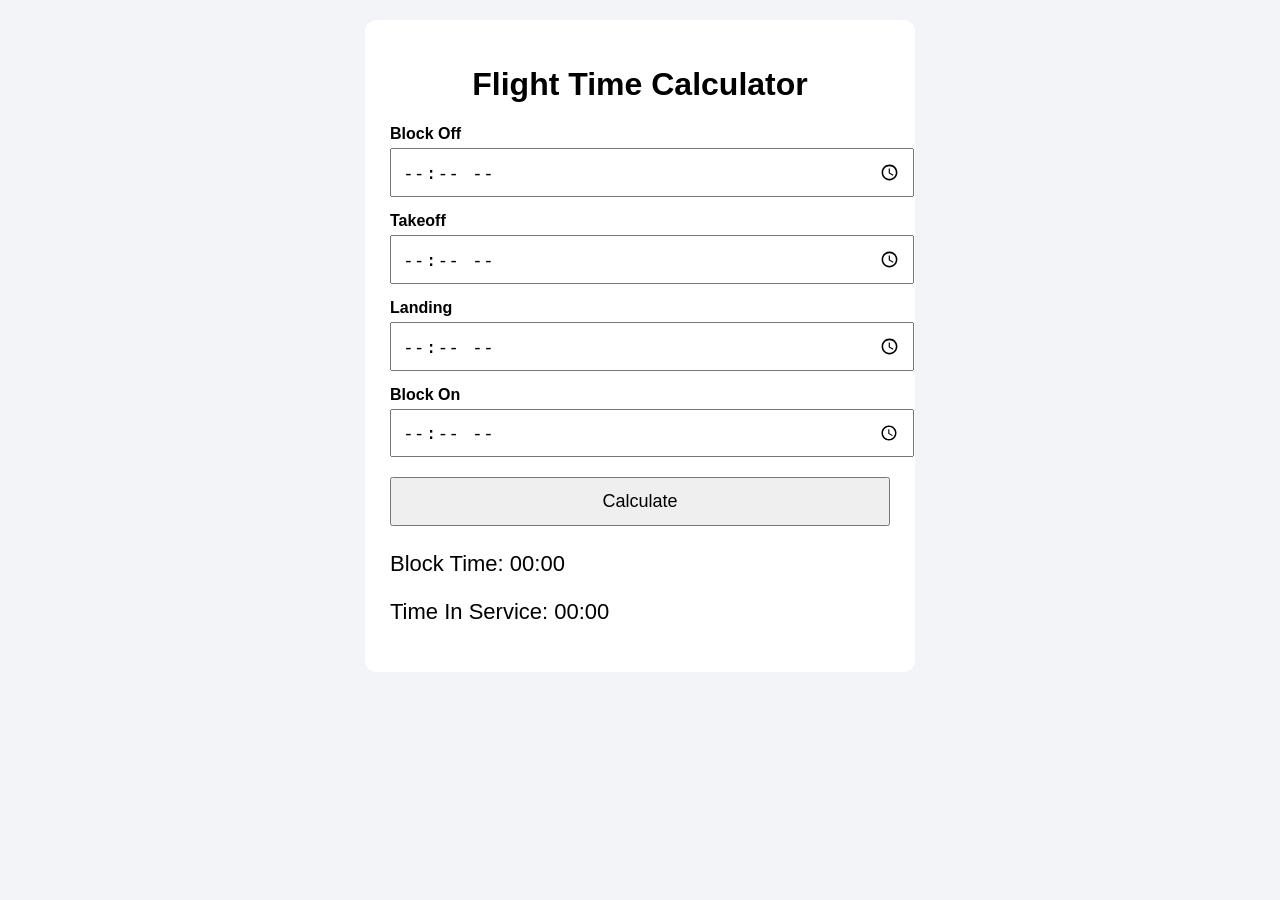
==== index.html @ f13c7406 "Add files via upload" ====
<!DOCTYPE html>
<html>
<head>
    <meta charset="UTF-8">
    <meta name="viewport" content="width=device-width, initial-scale=1.0">
    <title>Flight Time Calculator</title>

    <link rel="stylesheet" href="style.css">
</head>
<body>

<div class="container">

    <h1>Flight Time Calculator</h1>

    <label>Block Off</label>
    <input type="time" id="blockOff">

    <label>Takeoff</label>
    <input type="time" id="takeoff">

    <label>Landing</label>
    <input type="time" id="landing">

    <label>Block On</label>
    <input type="time" id="blockOn">

    <button onclick="calculate()">Calculate</button>

    <div class="results">
        <p>Block Time: <span id="blockTime">00:00</span></p>
        <p>Time In Service: <span id="serviceTime">00:00</span></p>
    </div>

</div>

<script src="script.js"></script>

</body>
</html>
---- style.css ----
body {
    font-family: Arial, sans-serif;
    background: #f2f4f8;
    margin: 0;
    padding: 20px;
}

.container {
    max-width: 500px;
    margin: auto;
    background: white;
    padding: 25px;
    border-radius: 12px;
}

h1 {
    text-align: center;
}

label {
    display: block;
    margin-top: 15px;
    font-weight: bold;
}

input {
    width: 100%;
    padding: 10px;
    font-size: 18px;
    margin-top: 5px;
}

button {
    width: 100%;
    margin-top: 20px;
    padding: 12px;
    font-size: 18px;
}

.results {
    margin-top: 25px;
    font-size: 22px;
}
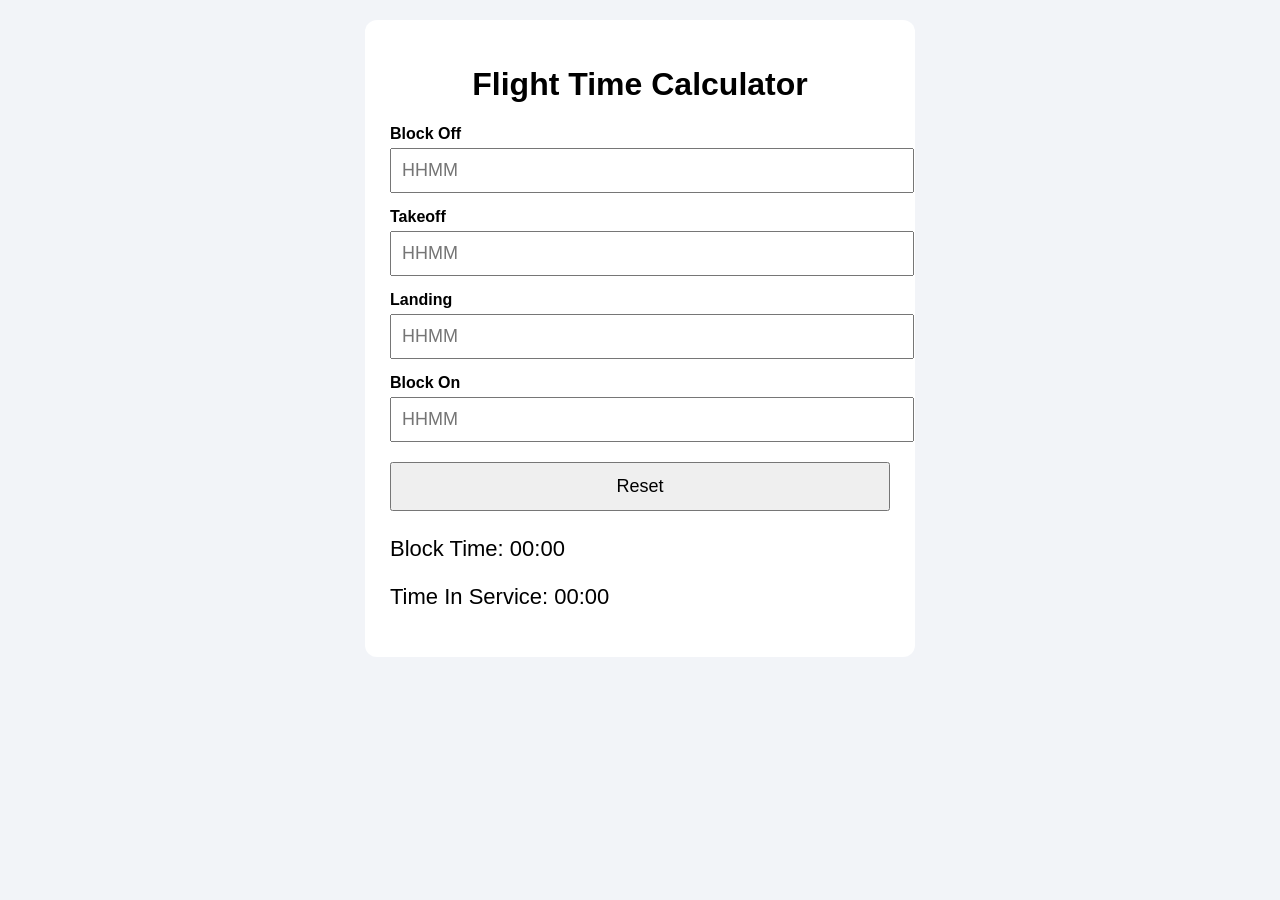
==== commit 69a4ebea: "index.html" ====
--- a/index.html
+++ b/index.html
@@ -1,5 +1,5 @@
 <!DOCTYPE html>
-<html>
+<html lang="en">
 <head>
     <meta charset="UTF-8">
     <meta name="viewport" content="width=device-width, initial-scale=1.0">
@@ -13,19 +13,45 @@
 
     <h1>Flight Time Calculator</h1>
 
-    <label>Block Off</label>
-    <input type="time" id="blockOff">
+    <label for="blockOff">Block Off</label>
+    <input
+        type="text"
+        id="blockOff"
+        inputmode="numeric"
+        maxlength="5"
+        placeholder="HHMM"
+        oninput="formatTimeInput(this); calculate();">
 
-    <label>Takeoff</label>
-    <input type="time" id="takeoff">
+    <label for="takeoff">Takeoff</label>
+    <input
+        type="text"
+        id="takeoff"
+        inputmode="numeric"
+        maxlength="5"
+        placeholder="HHMM"
+        oninput="formatTimeInput(this); calculate();">
 
-    <label>Landing</label>
-    <input type="time" id="landing">
+    <label for="landing">Landing</label>
+    <input
+        type="text"
+        id="landing"
+        inputmode="numeric"
+        maxlength="5"
+        placeholder="HHMM"
+        oninput="formatTimeInput(this); calculate();">
 
-    <label>Block On</label>
-    <input type="time" id="blockOn">
+    <label for="blockOn">Block On</label>
+    <input
+        type="text"
+        id="blockOn"
+        inputmode="numeric"
+        maxlength="5"
+        placeholder="HHMM"
+        oninput="formatTimeInput(this); calculate();">
 
-    <button onclick="calculate()">Calculate</button>
+    <button onclick="resetForm()" class="reset-btn">
+        Reset
+    </button>
 
     <div class="results">
         <p>Block Time: <span id="blockTime">00:00</span></p>
@@ -37,4 +63,4 @@
 <script src="script.js"></script>
 
 </body>
-</html>+</html>
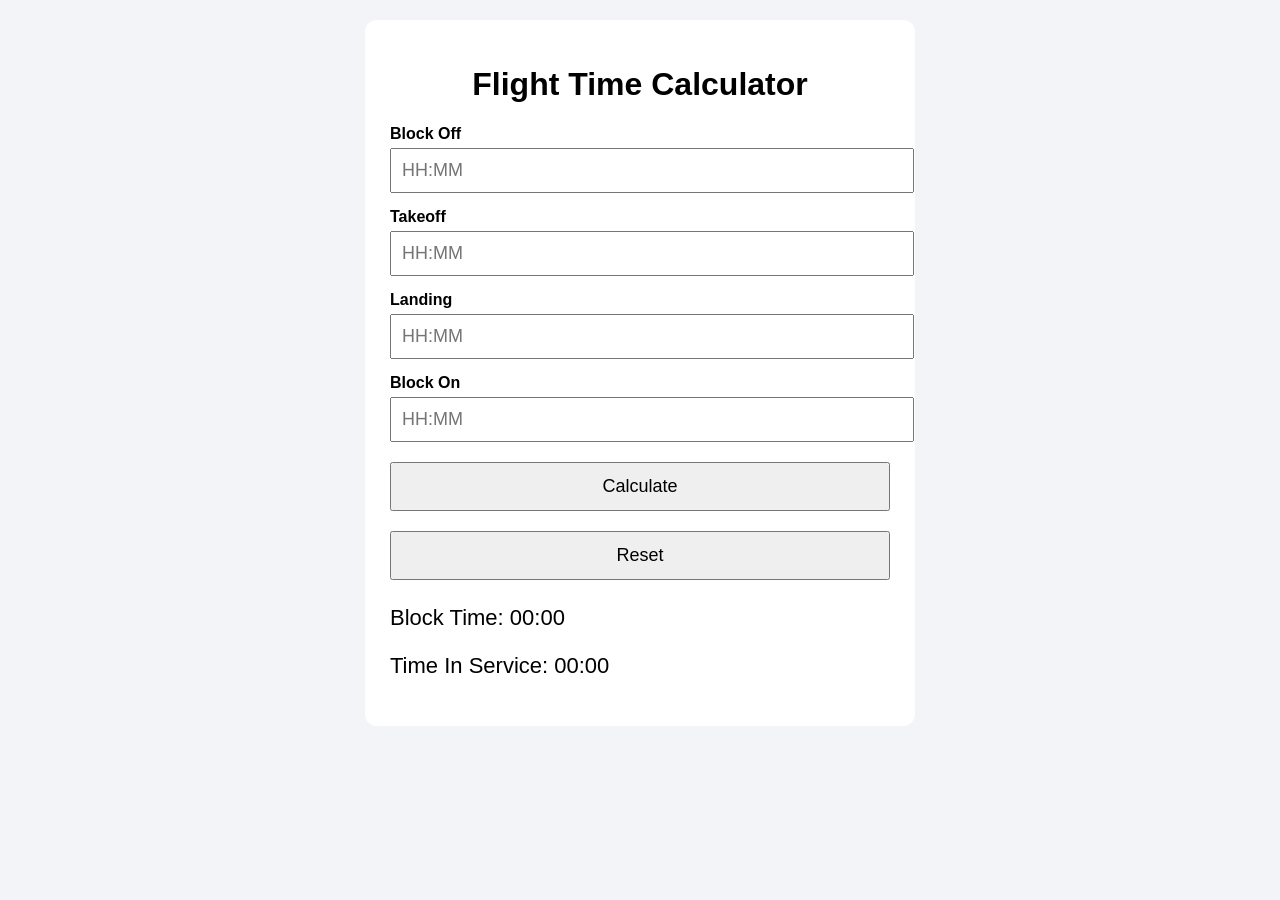
==== commit 79219bfe: "index.html" ====
--- a/index.html
+++ b/index.html
@@ -1,5 +1,5 @@
 <!DOCTYPE html>
-<html lang="en">
+<html>
 <head>
     <meta charset="UTF-8">
     <meta name="viewport" content="width=device-width, initial-scale=1.0">
@@ -13,41 +13,40 @@
 
     <h1>Flight Time Calculator</h1>
 
-    <label for="blockOff">Block Off</label>
+    <label>Block Off</label>
     <input
-        type="text"
-        id="blockOff"
-        inputmode="numeric"
-        maxlength="5"
-        placeholder="HHMM"
-        oninput="formatTimeInput(this); calculate();">
+    type="text"
+    id="blockOff"
+    inputmode="numeric"
+    placeholder="HH:MM"
+    maxlength="5"
+    oninput="formatTimeInput(this)">
 
-    <label for="takeoff">Takeoff</label>
-    <input
-        type="text"
-        id="takeoff"
-        inputmode="numeric"
-        maxlength="5"
-        placeholder="HHMM"
-        oninput="formatTimeInput(this); calculate();">
+    <label>Takeoff</label>
+    <input type="text"
+    id="takeoff"
+    inputmode="numeric"
+    placeholder="HH:MM"
+    maxlength="5"
+    oninput="formatTimeInput(this)">
 
-    <label for="landing">Landing</label>
-    <input
-        type="text"
-        id="landing"
-        inputmode="numeric"
-        maxlength="5"
-        placeholder="HHMM"
-        oninput="formatTimeInput(this); calculate();">
+    <label>Landing</label>
+    <input type="text"
+    id="landing"
+    inputmode="numeric"
+    placeholder="HH:MM"
+    maxlength="5"
+    oninput="formatTimeInput(this)">
 
-    <label for="blockOn">Block On</label>
-    <input
-        type="text"
-        id="blockOn"
-        inputmode="numeric"
-        maxlength="5"
-        placeholder="HHMM"
-        oninput="formatTimeInput(this); calculate();">
+    <label>Block On</label>
+    <input type="text"
+    id="blockOn"
+    inputmode="numeric"
+    placeholder="HH:MM"
+    maxlength="5"
+    oninput="formatTimeInput(this)">
+
+    <button onclick="calculate()">Calculate</button>
 
     <button onclick="resetForm()" class="reset-btn">
         Reset
@@ -60,6 +59,7 @@
 
 </div>
 
+
 <script src="script.js"></script>
 
 </body>
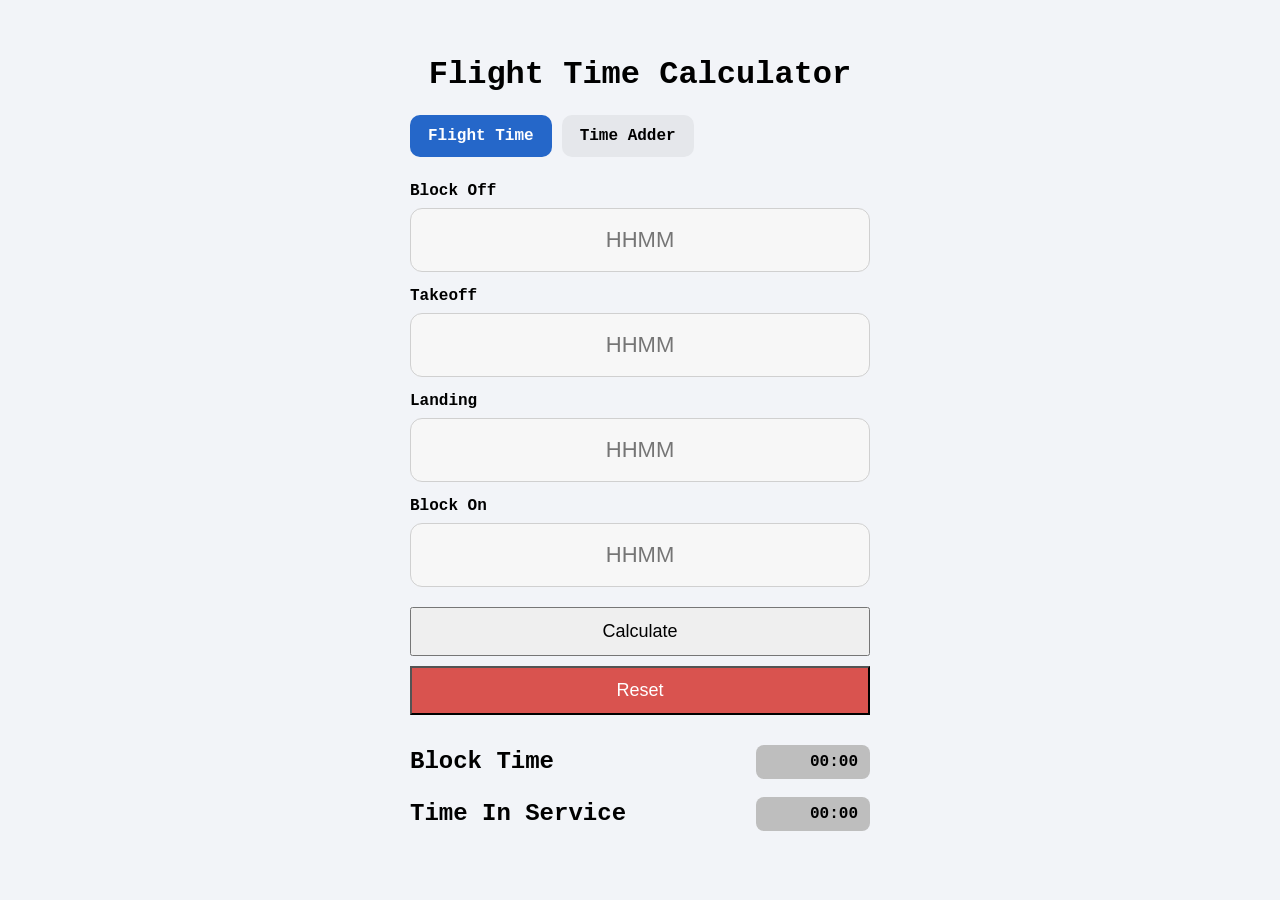
==== commit 0b80aaac: "Add files via upload" ====
--- a/index.html
+++ b/index.html
@@ -1,5 +1,5 @@
 <!DOCTYPE html>
-<html>
+<html lang="en">
 <head>
     <meta charset="UTF-8">
     <meta name="viewport" content="width=device-width, initial-scale=1.0">
@@ -13,54 +13,101 @@
 
     <h1>Flight Time Calculator</h1>
 
-    <label>Block Off</label>
+    <div class="nav-buttons">
+
+    <a href="index.html" class="nav-btn active">
+        Flight Time
+    </a>
+
+    <a href="time-adder.html" class="nav-btn">
+        Time Adder
+    </a>
+
+</div>
+
+    <label id="blockOffLabel" for="blockOff">
+        Block Off
+        <span id="blockOffDot" class="warning-dot">● Modified</span>
+    </label>
+
     <input
-    type="text"
-    id="blockOff"
-    inputmode="numeric"
-    placeholder="HH:MM"
-    maxlength="5"
-    oninput="formatTimeInput(this)">
+        type="text"
+        id="blockOff"
+        inputmode="numeric"
+        maxlength="5"
+        placeholder="HHMM"
+        oninput="formatTimeInput(this); markModified('blockOff');">
 
-    <label>Takeoff</label>
-    <input type="text"
-    id="takeoff"
-    inputmode="numeric"
-    placeholder="HH:MM"
-    maxlength="5"
-    oninput="formatTimeInput(this)">
+    <label id="takeoffLabel" for="takeoff">
+        Takeoff
+        <span id="takeoffDot" class="warning-dot">● Modified</span>
+    </label>
 
-    <label>Landing</label>
-    <input type="text"
-    id="landing"
-    inputmode="numeric"
-    placeholder="HH:MM"
-    maxlength="5"
-    oninput="formatTimeInput(this)">
+    <input
+        type="text"
+        id="takeoff"
+        inputmode="numeric"
+        maxlength="5"
+        placeholder="HHMM"
+        oninput="formatTimeInput(this); markModified('takeoff');">
 
-    <label>Block On</label>
-    <input type="text"
-    id="blockOn"
-    inputmode="numeric"
-    placeholder="HH:MM"
-    maxlength="5"
-    oninput="formatTimeInput(this)">
+    <label id="landingLabel" for="landing">
+        Landing
+        <span id="landingDot" class="warning-dot">● Modified</span>
+    </label>
 
-    <button onclick="calculate()">Calculate</button>
+    <input
+        type="text"
+        id="landing"
+        inputmode="numeric"
+        maxlength="5"
+        placeholder="HHMM"
+        oninput="formatTimeInput(this); markModified('landing');">
+
+    <label id="blockOnLabel" for="blockOn">
+        Block On
+        <span id="blockOnDot" class="warning-dot">● Modified</span>
+    </label>
+
+    <input
+        type="text"
+        id="blockOn"
+        inputmode="numeric"
+        maxlength="5"
+        placeholder="HHMM"
+        oninput="formatTimeInput(this); markModified('blockOn');">
+
+    <button onclick="calculate()">
+        Calculate
+    </button>
 
     <button onclick="resetForm()" class="reset-btn">
         Reset
     </button>
 
-    <div class="results">
+    <div class="results-table">
+
+        <div class="result-row">
+            <span class="result-label">Block Time</span>
+            <span class="result-time" id="blockTime">00:00</span>
+        </div>
+
+        <div class="result-row">
+            <span class="result-label">Time In Service</span>
+            <span class="result-time" id="serviceTime">00:00</span>
+        </div>
+
+    </div>
+
+    <!-- <div class="results">
         <p>Block Time: <span id="blockTime">00:00</span></p>
         <p>Time In Service: <span id="serviceTime">00:00</span></p>
-    </div>
+    </div> -->
+
 
 </div>
-
 
 <script src="script.js"></script>
 
 </body>
-</html>
+</html>
--- a/style.css
+++ b/style.css
@@ -1,16 +1,15 @@
 body {
-    font-family: Arial, sans-serif;
+    font-family: 'Courier New', Courier, monospace;
     background: #f2f4f8;
     margin: 0;
-    padding: 20px;
+    padding: 15px;
 }
 
 .container {
     max-width: 500px;
     margin: auto;
-    background: white;
-    padding: 25px;
-    border-radius: 12px;
+    padding: 20px;
+    box-sizing: border-box;
 }
 
 h1 {
@@ -25,9 +24,16 @@
 
 input {
     width: 100%;
-    padding: 10px;
-    font-size: 18px;
-    margin-top: 5px;
+    box-sizing: border-box;
+    padding: 18px;
+    font-size: 22px;
+    text-align: center;
+    margin-top: 8px;
+
+    border: 1px solid #d0d0d0;
+    border-radius: 12px;
+
+    background: #f7f7f7;
 }
 
 button {
@@ -40,4 +46,76 @@
 .results {
     margin-top: 25px;
     font-size: 22px;
+}
+
+.reset-btn {
+    margin-top: 10px;
+    background: #d9534f;
+    color: white;
+}
+
+.warning-dot {
+    display: none;
+    color: #ff3b3b;
+    margin-left: 6px;
+}
+
+.show-dot {
+    display: inline;
+}
+
+.results-table {
+    margin-top: 30px;
+}
+
+.result-row {
+    display: flex;
+    justify-content: space-between;
+    align-items: center;
+
+    margin-bottom: 18px;
+}
+
+.result-label {
+    font-size: 24px;
+    font-weight: 600;
+}
+
+.result-time {
+    width: 90px;
+
+    text-align: right;
+
+    padding: 8px 12px;
+
+    border-radius: 8px;
+
+    background: #bebebe;
+
+    font-weight: 700;
+}
+
+.nav-buttons {
+    display: flex;
+    gap: 10px;
+    margin-bottom: 25px;
+}
+
+.nav-btn {
+    text-decoration: none;
+
+    padding: 12px 18px;
+
+    border-radius: 10px;
+
+    background: #e5e7eb;
+
+    color: black;
+
+    font-weight: 600;
+}
+
+.nav-btn.active {
+    background: #2567c9;
+    color: white;
 }
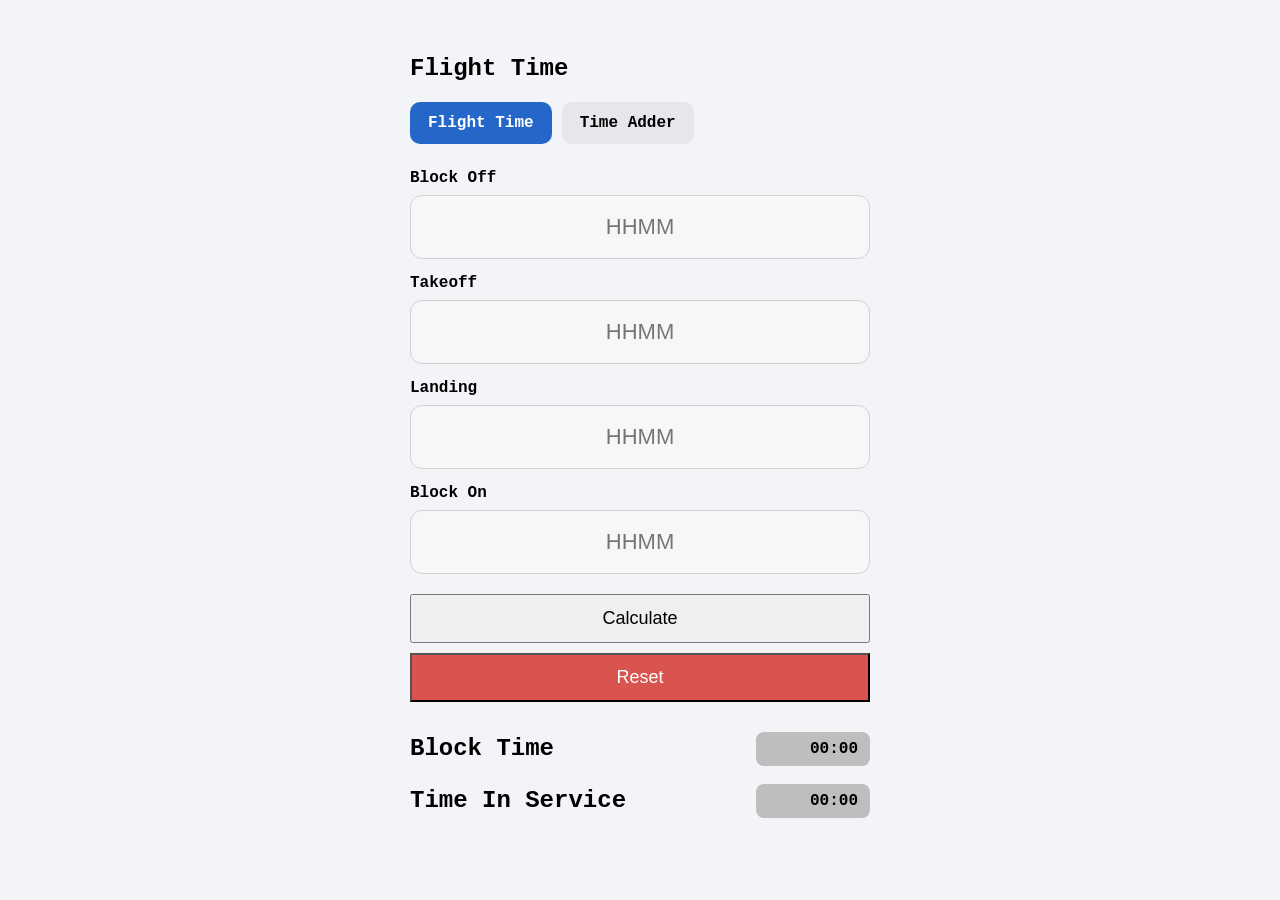
==== commit 95d7a515: "Update index.html" ====
--- a/index.html
+++ b/index.html
@@ -11,7 +11,7 @@
 
 <div class="container">
 
-    <h1>Flight Time Calculator</h1>
+    <h2>Flight Time</h2>
 
     <div class="nav-buttons">
 
@@ -110,4 +110,4 @@
 <script src="script.js"></script>
 
 </body>
-</html>+</html>
